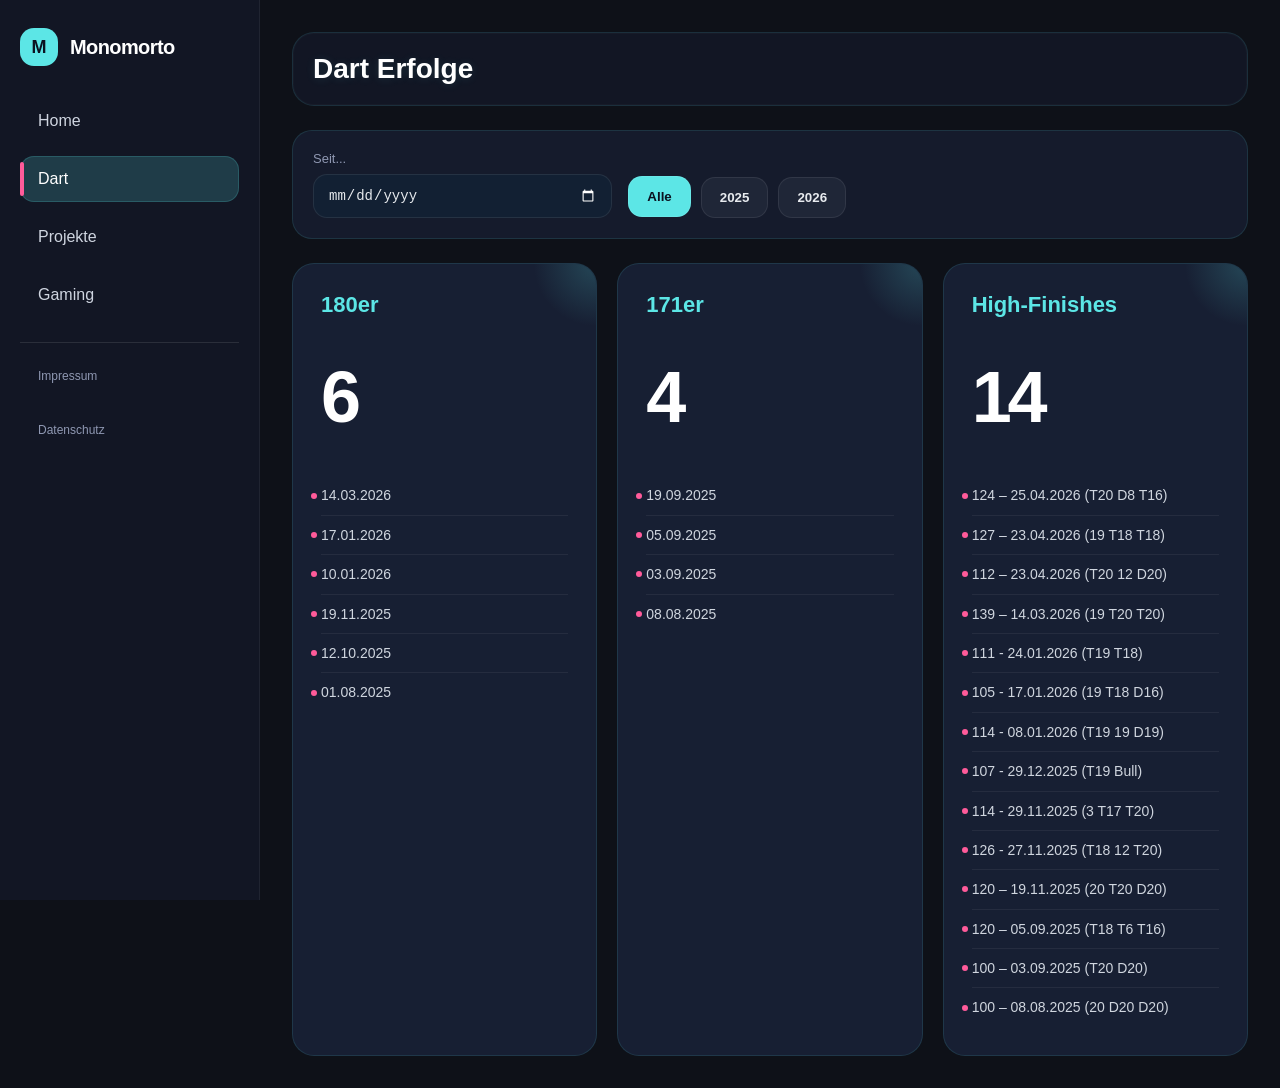
==== dart.html @ a6a060ae "Neuer Highfinish" ====
<!DOCTYPE html>
<html lang="de">
<head>
  <meta charset="UTF-8">
  <title>Dart Erfolge</title>
  <link rel="stylesheet" href="styles.css">
</head>
<body>
  <div class="app">
    <aside class="sidebar">
      <div class="brand">
        <span class="brand-blob">M</span>
        <div>
          <p class="brand-title">Monomorto</p>
        </div>
      </div>
      <ul class="sidebar-nav">
        <li><a href="index.html">Home</a></li>
        <li><a href="dart.html" class="active">Dart</a></li>
        <li><a href="projekte.html">Projekte</a></li>
        <li><a href="gaming.html">Gaming</a></li>
        <li style="margin-top: 24px; border-top: 1px solid rgba(255,255,255,0.1); padding-top: 12px;">
          <a href="impressum.html" style="font-size: 12px; color: #8f98b2;">Impressum</a>
        </li>
        <li>
          <a href="datenschutz.html" style="font-size: 12px; color: #8f98b2;">Datenschutz</a>
        </li>
      </ul>
    </aside>
    <main class="main">
      <div class="topbar">
        <h1>Dart Erfolge</h1>
      </div>
      <div class="filter-panel">
        <div class="filter-group">
          <label for="filterSince">Seit...</label>
          <input id="filterSince" class="filter-input" type="date">
        </div>
        <div class="filter-actions">
          <button type="button" class="filter-button" data-filter="all">Alle</button>
          <button type="button" class="filter-button" data-filter="2025">2025</button>
          <button type="button" class="filter-button" data-filter="2026">2026</button>
        </div>
      </div>
      <div class="grid">
        <div class="card">
          <h2>180er</h2>
          <p class="count">6</p>
          <ul class="entry-list">
            <li>14.03.2026</li>
            <li>17.01.2026</li>
            <li>10.01.2026</li>
            <li>19.11.2025</li>
            <li>12.10.2025</li>
            <li>01.08.2025</li>
          </ul>
        </div>
        <div class="card">
          <h2>171er</h2>
          <p class="count">4</p>
          <ul class="entry-list">
            <li>19.09.2025</li>
            <li>05.09.2025</li>
            <li>03.09.2025</li>
            <li>08.08.2025</li>
          </ul>
        </div>
        <div class="card">
          <h2>High-Finishes</h2>
          <p class="count">14</p>
          <ul class="entry-list">
            <li>124 – 25.04.2026 (T20 D8 T16)</li>
            <li>127 – 23.04.2026 (19 T18 T18)</li>
            <li>112 – 23.04.2026 (T20 12 D20)</li>
            <li>139 – 14.03.2026 (19 T20 T20)</li>
            <li>111 - 24.01.2026 (T19 T18)</li>
            <li>105 - 17.01.2026 (19 T18 D16)</li>
            <li>114 - 08.01.2026 (T19 19 D19)</li>
            <li>107 - 29.12.2025 (T19 Bull)</li>
            <li>114 - 29.11.2025 (3 T17 T20)</li>
            <li>126 - 27.11.2025 (T18 12 T20)</li>
            <li>120 – 19.11.2025 (20 T20 D20)</li>
            <li>120 – 05.09.2025 (T18 T6 T16)</li>
            <li>100 – 03.09.2025 (T20 D20)</li>
            <li>100 – 08.08.2025 (20 D20 D20)</li>
          </ul>
        </div>
      </div>
    </main>
  </div>
  <script>
    (function() {
      let activeYear = null;
      const sinceInput = document.getElementById('filterSince');
      const buttons = document.querySelectorAll('.filter-button');
      const cards = [...document.querySelectorAll('.card')];

      cards.forEach(card => {
        const total = card.querySelectorAll('.entry-list li').length;
        card.dataset.total = total;
      });

      function parseDate(text) {
        const match = text.match(/\b(\d{2})\.(\d{2})\.(\d{4})\b/);
        if (!match) return null;
        return new Date(Number(match[3]), Number(match[2]) - 1, Number(match[1]));
      }

      function setActiveButton(filterKey) {
        buttons.forEach(button => {
          button.classList.toggle('active', button.dataset.filter === filterKey);
        });
      }

      function applyFilter() {
        const sinceValue = sinceInput.value ? new Date(sinceInput.value) : null;

        cards.forEach(card => {
          const items = [...card.querySelectorAll('.entry-list li')];
          let visibleCount = 0;

          items.forEach(item => {
            const date = parseDate(item.textContent);
            let visible = true;
            if (date) {
              if (activeYear !== null) {
                visible = date.getFullYear() === activeYear;
              }
              if (visible && sinceValue) {
                visible = date >= sinceValue;
              }
            }
            item.style.display = visible ? 'block' : 'none';
            if (visible) visibleCount++;
          });

          const count = card.querySelector('.count');
          count.textContent = activeYear !== null || sinceValue ? visibleCount : card.dataset.total;
        });
      }

      buttons.forEach(button => {
        button.addEventListener('click', () => {
          const filter = button.dataset.filter;
          const isActive = button.classList.contains('active');

          if (isActive && filter !== 'all') {
            setActiveButton('all');
            activeYear = null;
            sinceInput.value = '';
            applyFilter();
            return;
          }

          setActiveButton(filter);
          if (filter === 'all') {
            activeYear = null;
            sinceInput.value = '';
          } else {
            activeYear = Number(filter);
            sinceInput.value = '';
          }

          applyFilter();
        });
      });

      sinceInput.addEventListener('change', () => {
        setActiveButton('');
        applyFilter();
      });

      setActiveButton('all');
      applyFilter();
    })();
  </script>
</body>
</html></content>
---- styles.css ----
:root {
  color-scheme: dark;
  font-family: 'Inter', 'Segoe UI', Tahoma, Geneva, Verdana, sans-serif;
  background: #0e1118;
  color: #e7eaee;
}
* {
  box-sizing: border-box;
}
html, body {
  margin: 0;
  min-height: 100vh;
}
body {
  background: #0e1118;
  color: #e7eaee;
}
a {
  color: #ff5b9a;
  text-decoration: none;
}
a:hover {
  text-decoration: underline;
}
.app {
  display: flex;
  min-height: 100vh;
}
.sidebar {
  width: 260px;
  padding: 28px 20px;
  background: #121624;
  border-right: 1px solid rgba(255,255,255,0.06);
  position: fixed;
  height: 100vh;
  overflow-y: auto;
}
.brand {
  display: flex;
  align-items: center;
  gap: 12px;
  margin-bottom: 32px;
}
.brand-blob {
  width: 38px;
  height: 38px;
  border-radius: 14px;
  background: #5ce6e6;
  background-image: none;
  display: inline-flex;
  align-items: center;
  justify-content: center;
  color: #0b1220;
  font-weight: 700;
  font-size: 18px;
}
.brand-title {
  font-size: 20px;
  font-weight: 700;
  letter-spacing: -0.03em;
  margin: 0;
  color: #ffffff;
}
.sidebar-nav {
  list-style: none;
  padding: 0;
  margin: 0;
}
.sidebar-nav li {
  margin-bottom: 12px;
}
.sidebar-nav a {
  display: block;
  color: #cfd5e0;
  text-decoration: none;
  padding: 14px 18px;
  border-radius: 14px;
  transition: background 0.2s ease, color 0.2s ease, transform 0.2s ease;
  font-weight: 500;
  position: relative;
}
.sidebar-nav a.meta-link {
  font-size: 12px;
  color: #8f98b2;
  padding: 10px 14px;
}
.sidebar-nav a.meta-link:hover {
  background: rgba(92, 230, 230, 0.08);
  color: #ffffff;
}
.sidebar-nav a:hover {
  background: rgba(92, 230, 230, 0.12);
  color: #ffffff;
  transform: translateX(2px);
}
.sidebar-nav a.active {
  background: rgba(92,230,230,0.18);
  color: #ffffff;
  box-shadow: inset 0 0 0 1px rgba(92,230,230,0.18);
}
.sidebar-nav a.active::before {
  content: '';
  position: absolute;
  left: 0;
  top: 6px;
  bottom: 6px;
  width: 4px;
  border-radius: 4px;
  background: #ff5b9a;
}
.main {
  flex: 1;
  padding: 32px;
  margin-left: 260px;
}
.section {
  max-width: 760px;
  margin: 0 auto;
  background: rgba(22, 29, 45, 0.96);
  border: 1px solid rgba(92,230,230,0.12);
  border-radius: 24px;
  padding: 32px;
}
h1 {
  margin: 0 0 24px;
  font-size: 32px;
  color: #ffffff;
}
h2, h3 {
  margin: 0 0 18px;
  color: #5ce6e6;
}
h2 {
  font-size: 24px;
}
h3 {
  font-size: 20px;
}
p {
  margin: 0 0 20px;
  color: #d0d6df;
  line-height: 1.7;
}
.button {
  display: inline-flex;
  align-items: center;
  justify-content: center;
  padding: 14px 20px;
  background: #5ce6e6;
  background-image: none;
  color: #0b1220;
  text-decoration: none;
  border-radius: 14px;
  font-weight: 700;
  transition: transform 0.2s ease, opacity 0.2s ease;
}
.button:hover {
  transform: translateY(-2px);
  opacity: 0.95;
}
.youtube-preview {
  position: relative;
  width: 100%;
  padding-top: 56.25%;
  margin: 20px 0 16px;
  border-radius: 18px;
  overflow: hidden;
  border: 1px solid rgba(255,255,255,0.08);
  background: #0a0f1a;
}
.youtube-preview iframe {
  position: absolute;
  top: 0;
  left: 0;
  width: 100%;
  height: 100%;
  border: 0;
}
.section > div + div {
  margin-top: 60px;
}
.youtube-preview {
  display: none;
}
.topbar {
  display: flex;
  justify-content: space-between;
  align-items: center;
  gap: 12px;
  margin-bottom: 24px;
  padding: 20px;
  background: #121624;
  border: 1px solid rgba(92,230,230,0.12);
  border-radius: 22px;
  box-shadow: inset 0 0 0 1px rgba(255,255,255,0.02);
}
.topbar h1 {
  margin: 0;
  font-size: 28px;
  font-weight: 700;
  color: #ffffff;
  text-shadow: 0 1px 10px rgba(92,230,230,0.12);
}
.topbar a {
  display: inline-flex;
  align-items: center;
  justify-content: center;
  padding: 12px 18px;
  background: #1f2637;
  color: #e7eaee;
  text-decoration: none;
  border-radius: 14px;
  border: 1px solid rgba(255,255,255,0.08);
  transition: background 0.2s ease;
  font-weight: 600;
}
.topbar a:hover {
  background: #2f3851;
}
.grid {
  display: grid;
  grid-template-columns: repeat(auto-fit, minmax(240px, 1fr));
  gap: 20px;
}
.card {
  background: #171f33;
  border: 1px solid rgba(92,230,230,0.12);
  border-radius: 22px;
  padding: 28px;
  position: relative;
  overflow: hidden;
}
.card::after {
  content: '';
  position: absolute;
  top: 0;
  right: 0;
  width: 80px;
  height: 80px;
  background: radial-gradient(circle at top right, rgba(92,230,230,0.20), transparent 55%);
  pointer-events: none;
}
.card h2 {
  margin: 0 0 18px;
  font-size: 22px;
  color: #5ce6e6;
  font-weight: 700;
  position: relative;
  z-index: 1;
}
.card .count {
  font-size: 72px;
  font-weight: 800;
  margin: 0;
  color: #ffffff;
  letter-spacing: -0.06em;
}
.card small {
  color: #8f98b2;
  display: block;
  margin-top: 10px;
  font-size: 12px;
}
.entry-list {
  list-style: none;
  padding: 0;
  margin: 18px 0 0;
}
.entry-list li {
  color: #d0d6df;
  padding: 8px 0;
  border-bottom: 1px solid rgba(255,255,255,0.06);
  font-size: 14px;
  line-height: 1.6;
  position: relative;
}
.entry-list li:last-child {
  border-bottom: none;
}
.entry-list li::before {
  content: '';
  position: absolute;
  left: -10px;
  top: 50%;
  transform: translateY(-50%);
  width: 6px;
  height: 6px;
  border-radius: 50%;
  background: #ff5b9a;
}
.filter-panel {
  display: flex;
  flex-wrap: wrap;
  gap: 16px;
  align-items: flex-end;
  margin-bottom: 24px;
  padding: 20px;
  background: rgba(22, 29, 45, 0.96);
  border: 1px solid rgba(92,230,230,0.12);
  border-radius: 20px;
}
.filter-group {
  display: flex;
  flex-direction: column;
  min-width: 180px;
  flex: 1;
}
.filter-group label {
  font-size: 13px;
  color: #8f98b2;
  margin-bottom: 8px;
}
.filter-input {
  width: 100%;
  padding: 12px 14px;
  border-radius: 14px;
  border: 1px solid rgba(255,255,255,0.08);
  background: #122033;
  color: #e7eaee;
  font-size: 14px;
}
.filter-actions {
  display: flex;
  flex-wrap: wrap;
  gap: 10px;
  flex: 2;
}
.filter-button {
  padding: 12px 18px;
  border-radius: 14px;
  border: 1px solid rgba(255,255,255,0.08);
  background: #1f2637;
  color: #e7eaee;
  font-weight: 600;
  cursor: pointer;
  transition: transform 0.2s ease, background 0.2s ease;
}
.filter-button:hover,
.filter-button.active {
  background: #5ce6e6;
  color: #0b1220;
  transform: translateY(-1px);
}
.tab-content {
  margin-top: 28px;
}
.section-title {
  margin: 0 0 18px;
  color: #ff5b9a;
  font-size: 24px;
  letter-spacing: -0.02em;
}
.steam-account,
.top-games {
  padding: 22px;
  border-radius: 18px;
  background: rgba(255,255,255,0.03);
  border: 1px solid rgba(92,230,230,0.08);
  margin-bottom: 20px;
}
.steam-account p,
.top-games p {
  margin: 0.35rem 0;
  color: #d0d6df;
}
.steam-account strong {
  color: #5ce6e6;
}
.top-games ul {
  list-style: none;
  margin: 16px 0 0;
  padding: 0;
  display: grid;
  gap: 12px;
}
.top-games li {
  display: grid;
  grid-template-columns: minmax(0, 1fr) auto;
  align-items: center;
  gap: 14px;
  padding: 14px 16px;
  border-radius: 14px;
  background: rgba(255,255,255,0.04);
  border: 1px solid rgba(255,255,255,0.08);
}
.game-info {
  display: flex;
  align-items: center;
  gap: 12px;
  color: #e7eaee;
  font-weight: 500;
}
.game-info img {
  width: 24px;
  height: 24px;
  border-radius: 6px;
  object-fit: cover;
}
.game-info a {
  color: #ff5b9a;
  text-decoration: none;
}
.game-info a:hover {
  text-decoration: underline;
}
.playtime {
  color: #d0d6df;
  font-size: 0.95rem;
  white-space: nowrap;
}

/* Mobile Optimierung */
@media (max-width: 1024px) {
  .app {
    display: block;
  }
  
  .sidebar {
    width: 100%;
    max-width: 100%;
    min-width: 0;
    height: auto !important;
    position: relative !important;
    left: auto !important;
    right: auto !important;
    padding: 8px 12px;
    border-right: none;
    border-bottom: 1px solid rgba(255,255,255,0.06);
    overflow: visible;
    box-sizing: border-box;
  }
  
  .brand {
    margin-bottom: 8px;
  }
  
  .brand-title {
    font-size: 14px;
  }
  
  .brand-blob {
    width: 28px;
    height: 28px;
    font-size: 14px;
  }
  
  .sidebar-nav {
    display: block;
    min-width: 0;
  }
  
  .sidebar-nav li {
    margin-bottom: 8px;
  }
  
  .sidebar-nav a {
    display: block;
    width: 100%;
    box-sizing: border-box;
    padding: 10px 12px;
    font-size: 13px;
    border-radius: 10px;
    white-space: normal;
  }
  
  .main {
    margin-left: 0 !important;
    padding: 16px;
    flex: 1;
    width: 100%;
    min-width: 0;
  }
  
  .section {
    padding: 16px;
    margin: 0;
    max-width: 100%;
  }
  
  .topbar {
    flex-direction: column;
    align-items: flex-start;
    padding: 16px;
  }
  
  .topbar h1 {
    font-size: 22px;
  }
  
  .grid {
    grid-template-columns: 1fr;
  }
  
  .filter-panel {
    flex-direction: column;
    padding: 16px;
    gap: 12px;
  }
  
  .filter-group {
    min-width: auto;
  }
  
  .filter-actions {
    flex-direction: column;
    gap: 10px;
  }
  
  .filter-button {
    width: 100%;
  }
  
  .card {
    padding: 20px;
  }
  
  .card h2 {
    font-size: 18px;
  }
  
  .card .count {
    font-size: 48px;
  }
  
  .entry-list li {
    font-size: 13px;
    padding: 6px 0;
  }
  
  h1 {
    font-size: 24px;
  }
  
  h2 {
    font-size: 20px;
  }
  
  h3 {
    font-size: 18px;
  }
  
  .button {
    padding: 12px 16px;
    font-size: 14px;
    width: 100%;
    text-align: center;
  }
  
  .steam-account,
  .top-games {
    padding: 16px;
  }
  
  .top-games li {
    flex-direction: column;
    align-items: flex-start;
    gap: 10px;
  }
  
  .playtime {
    width: 100%;
    text-align: left;
  }
}

@media (max-width: 680px) {
  .sidebar-nav a {
    padding: 10px 14px;
    font-size: 13px;
  }
  
  .topbar {
    padding: 14px;
  }
  
  .main {
    padding: 12px;
  }
  
  .section {
    padding: 14px;
  }
}
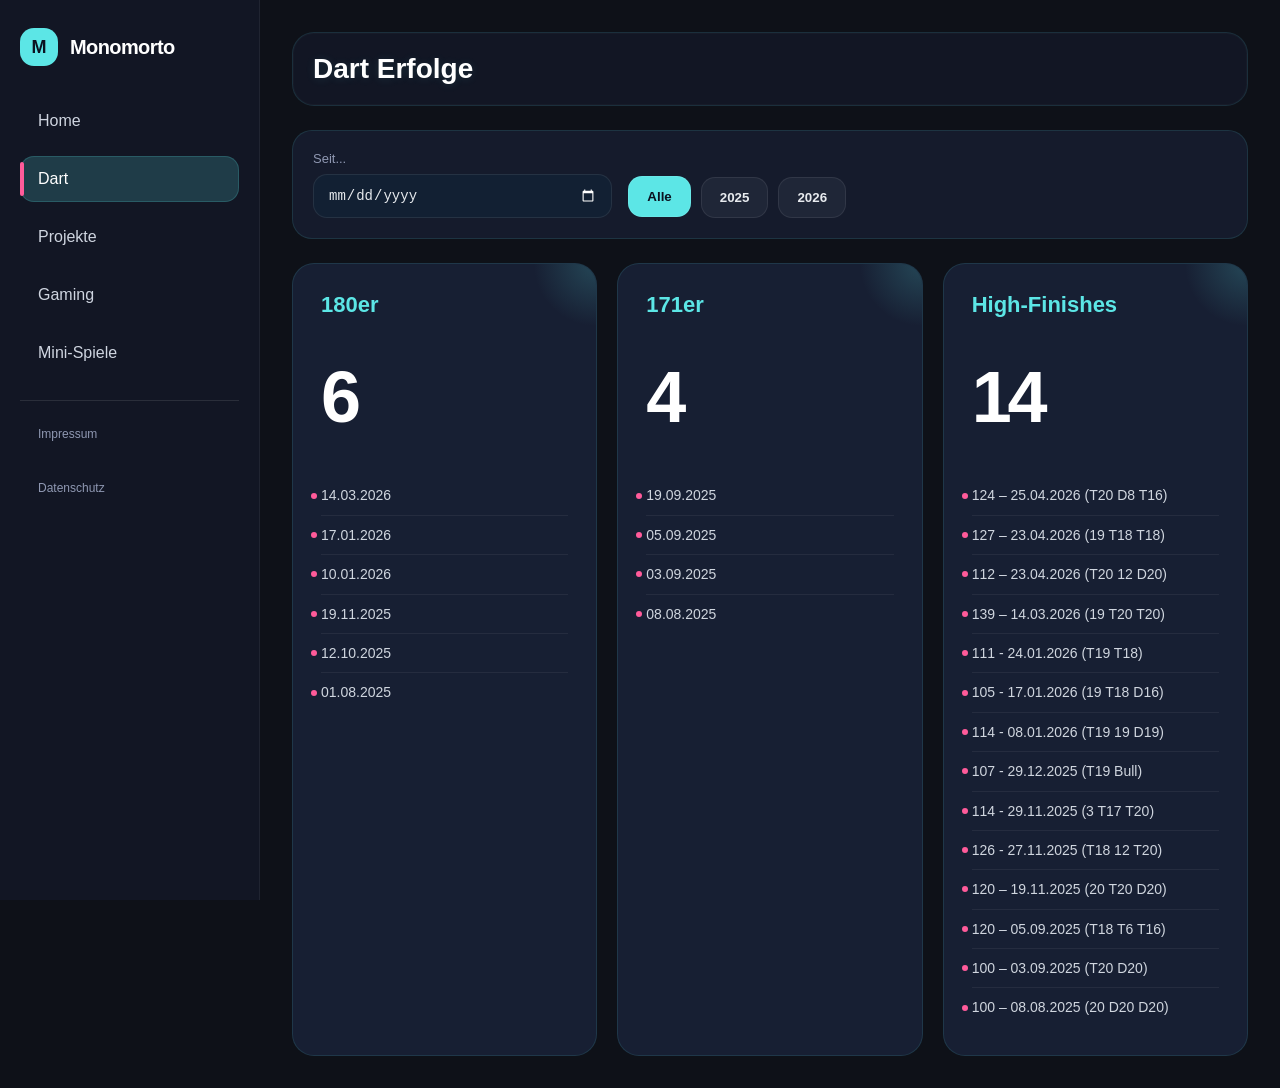
==== commit 37f3f1f9: "minispiele+wordle hinzugefügt" ====
--- a/dart.html
+++ b/dart.html
@@ -19,6 +19,7 @@
         <li><a href="dart.html" class="active">Dart</a></li>
         <li><a href="projekte.html">Projekte</a></li>
         <li><a href="gaming.html">Gaming</a></li>
+        <li><a href="minispiele.html">Mini-Spiele</a></li>
         <li style="margin-top: 24px; border-top: 1px solid rgba(255,255,255,0.1); padding-top: 12px;">
           <a href="impressum.html" style="font-size: 12px; color: #8f98b2;">Impressum</a>
         </li>
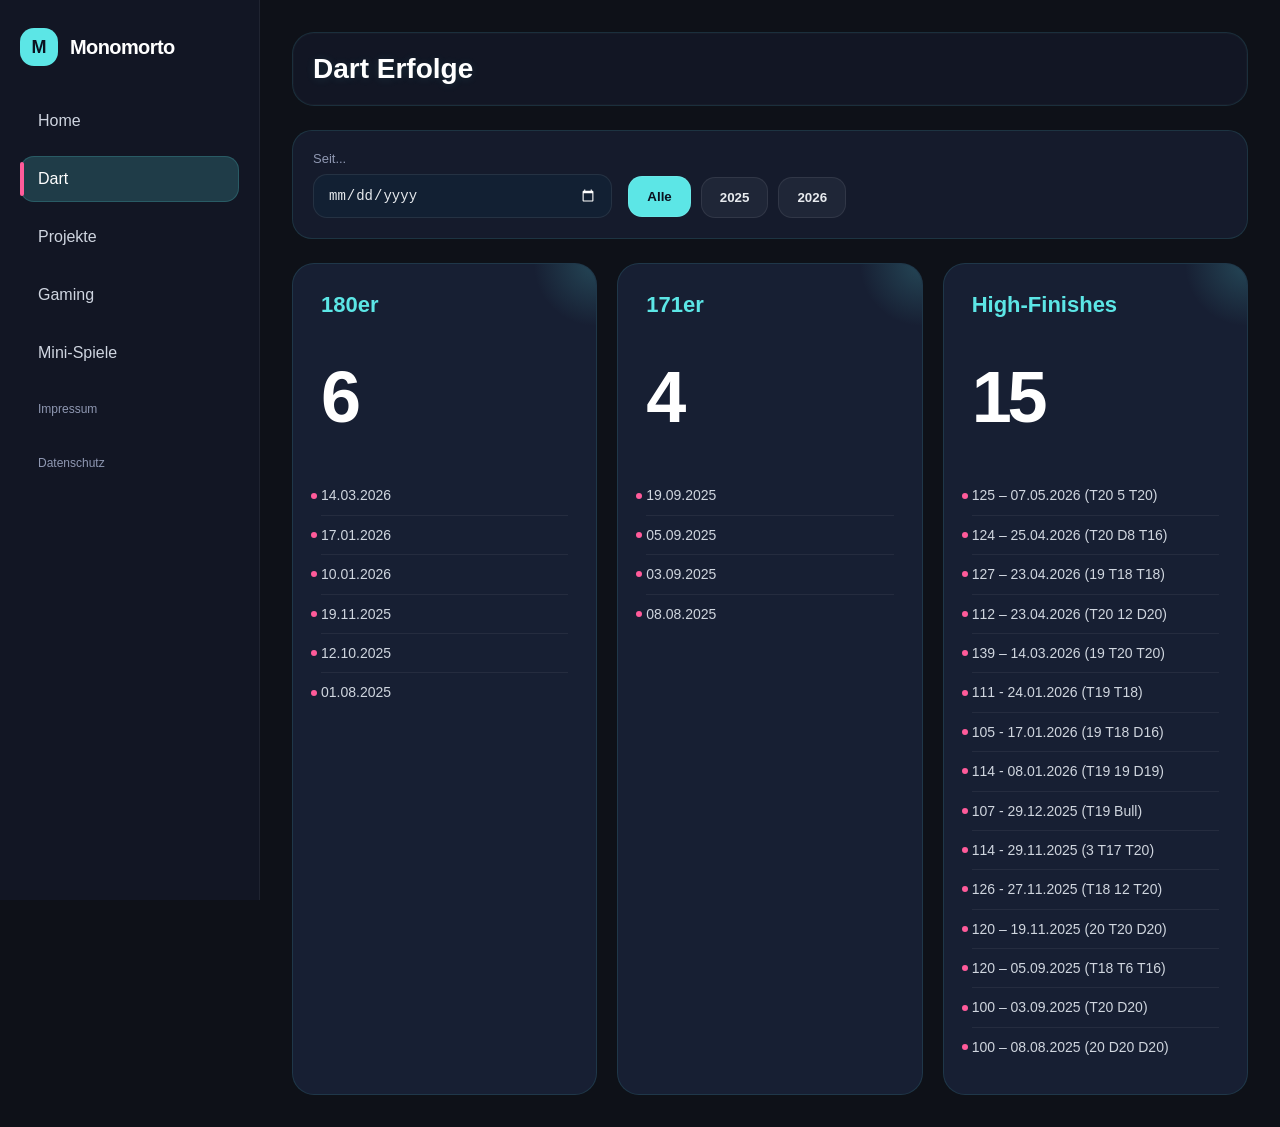
==== commit 63d288ee: "Neuer HF" ====
--- a/dart.html
+++ b/dart.html
@@ -2,11 +2,130 @@
 <html lang="de">
 <head>
   <meta charset="UTF-8">
+  <meta name="viewport" content="width=device-width, initial-scale=1.0">
+  <meta name="robots" content="noindex, nofollow">
+  <link rel="icon" type="image/png" href="images/output-onlinepngtools.png">
   <title>Dart Erfolge</title>
   <link rel="stylesheet" href="styles.css">
+
+  <style>
+    /* ===== MOBILE FIX ===== */
+    @media (max-width: 768px) {
+
+      .app {
+        display: flex;
+        flex-direction: column;
+      }
+
+      /* ===== HEADER / SIDEBAR ===== */
+      .sidebar {
+        width: 100%;
+        padding: 12px 16px;
+        display: flex;
+        flex-direction: column;
+        align-items: flex-start;
+      }
+
+      .brand {
+        display: flex;
+        align-items: center;
+        gap: 10px;
+        margin-bottom: 10px;
+      }
+
+      .brand-title {
+        font-size: 16px;
+      }
+
+      .sidebar-nav {
+        display: flex;
+        flex-wrap: wrap;
+        gap: 8px;
+        width: 100%;
+      }
+
+      .sidebar-nav li {
+        margin: 0;
+      }
+
+      .sidebar-nav a {
+        font-size: 13px;
+        padding: 6px 10px;
+      }
+
+      /* Impressum / Datenschutz */
+      .sidebar-nav li:last-child,
+      .sidebar-nav li:nth-last-child(2) {
+        width: 100%;
+        margin-top: 4px;
+      }
+
+      /* ===== MAIN ===== */
+      .main {
+        padding: 12px;
+      }
+
+      .topbar h1 {
+        font-size: 20px;
+      }
+
+      /* ===== FILTER ===== */
+      .filter-panel {
+        display: flex;
+        flex-direction: column;
+        gap: 12px;
+      }
+
+      .filter-group {
+        width: 100%;
+      }
+
+      .filter-input {
+        width: 100%;
+      }
+
+      .filter-actions {
+        display: flex;
+        gap: 8px;
+        width: 100%;
+      }
+
+      .filter-button {
+        flex: 1;
+        text-align: center;
+      }
+
+      /* ===== GRID ===== */
+      .grid {
+        display: flex;
+        flex-direction: column;
+        gap: 12px;
+      }
+
+      /* ===== CARDS ===== */
+      .card {
+        width: 100%;
+        padding: 16px;
+      }
+
+      .card h2 {
+        font-size: 18px;
+      }
+
+      .count {
+        font-size: 28px;
+      }
+
+      .entry-list li {
+        font-size: 14px;
+      }
+    }
+  </style>
 </head>
+
 <body>
   <div class="app">
+
     <aside class="sidebar">
       <div class="brand">
         <span class="brand-blob">M</span>
@@ -14,13 +133,15 @@
           <p class="brand-title">Monomorto</p>
         </div>
       </div>
+
       <ul class="sidebar-nav">
         <li><a href="index.html">Home</a></li>
         <li><a href="dart.html" class="active">Dart</a></li>
         <li><a href="projekte.html">Projekte</a></li>
         <li><a href="gaming.html">Gaming</a></li>
         <li><a href="minispiele.html">Mini-Spiele</a></li>
-        <li style="margin-top: 24px; border-top: 1px solid rgba(255,255,255,0.1); padding-top: 12px;">
+
+        <li style="margin-top: 12px;">
           <a href="impressum.html" style="font-size: 12px; color: #8f98b2;">Impressum</a>
         </li>
         <li>
@@ -28,22 +149,27 @@
         </li>
       </ul>
     </aside>
+
     <main class="main">
       <div class="topbar">
         <h1>Dart Erfolge</h1>
       </div>
+
       <div class="filter-panel">
         <div class="filter-group">
           <label for="filterSince">Seit...</label>
           <input id="filterSince" class="filter-input" type="date">
         </div>
+
         <div class="filter-actions">
           <button type="button" class="filter-button" data-filter="all">Alle</button>
           <button type="button" class="filter-button" data-filter="2025">2025</button>
           <button type="button" class="filter-button" data-filter="2026">2026</button>
         </div>
       </div>
+
       <div class="grid">
+
         <div class="card">
           <h2>180er</h2>
           <p class="count">6</p>
@@ -56,6 +182,7 @@
             <li>01.08.2025</li>
           </ul>
         </div>
+
         <div class="card">
           <h2>171er</h2>
           <p class="count">4</p>
@@ -66,10 +193,12 @@
             <li>08.08.2025</li>
           </ul>
         </div>
+
         <div class="card">
           <h2>High-Finishes</h2>
           <p class="count">14</p>
           <ul class="entry-list">
+            <li>125 – 07.05.2026 (T20 5 T20)</li>
             <li>124 – 25.04.2026 (T20 D8 T16)</li>
             <li>127 – 23.04.2026 (19 T18 T18)</li>
             <li>112 – 23.04.2026 (T20 12 D20)</li>
@@ -86,9 +215,11 @@
             <li>100 – 08.08.2025 (20 D20 D20)</li>
           </ul>
         </div>
+
       </div>
     </main>
   </div>
+
   <script>
     (function() {
       let activeYear = null;
@@ -123,6 +254,7 @@
           items.forEach(item => {
             const date = parseDate(item.textContent);
             let visible = true;
+
             if (date) {
               if (activeYear !== null) {
                 visible = date.getFullYear() === activeYear;
@@ -131,6 +263,7 @@
                 visible = date >= sinceValue;
               }
             }
+
             item.style.display = visible ? 'block' : 'none';
             if (visible) visibleCount++;
           });
@@ -143,17 +276,9 @@
       buttons.forEach(button => {
         button.addEventListener('click', () => {
           const filter = button.dataset.filter;
-          const isActive = button.classList.contains('active');
-
-          if (isActive && filter !== 'all') {
-            setActiveButton('all');
-            activeYear = null;
-            sinceInput.value = '';
-            applyFilter();
-            return;
-          }
 
           setActiveButton(filter);
+
           if (filter === 'all') {
             activeYear = null;
             sinceInput.value = '';
@@ -176,4 +301,4 @@
     })();
   </script>
 </body>
-</html></content>
+</html>
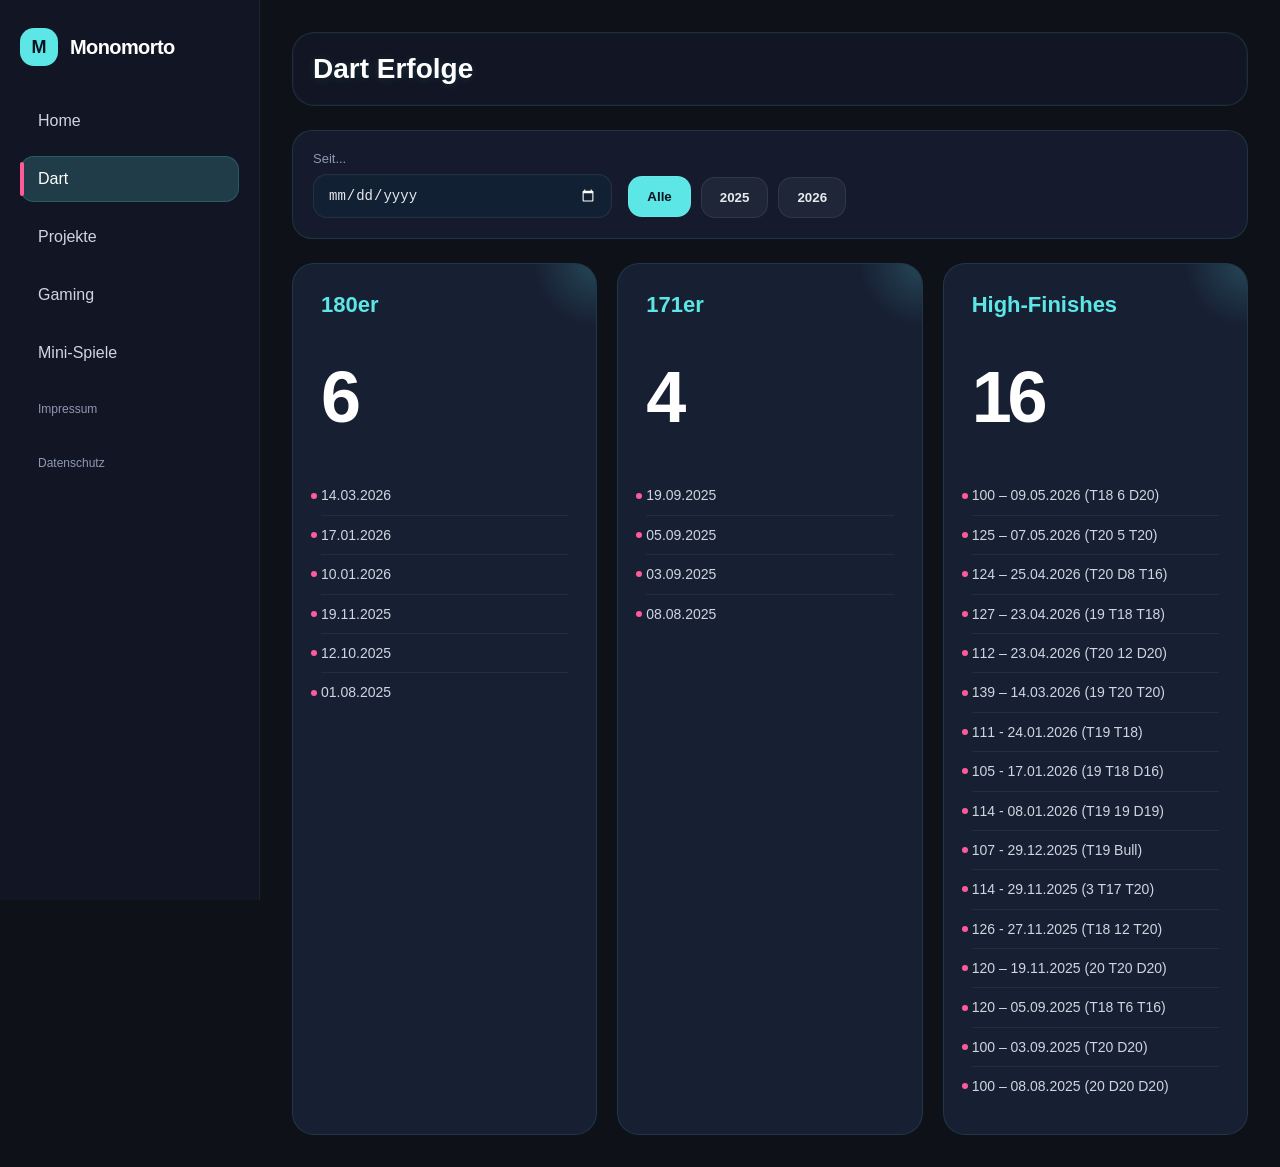
==== commit 8727d278: "Neuer HF" ====
--- a/dart.html
+++ b/dart.html
@@ -196,8 +196,9 @@
 
         <div class="card">
           <h2>High-Finishes</h2>
-          <p class="count">14</p>
+          <p class="count">16</p>
           <ul class="entry-list">
+            <li>100 – 09.05.2026 (T18 6 D20)</li>
             <li>125 – 07.05.2026 (T20 5 T20)</li>
             <li>124 – 25.04.2026 (T20 D8 T16)</li>
             <li>127 – 23.04.2026 (19 T18 T18)</li>
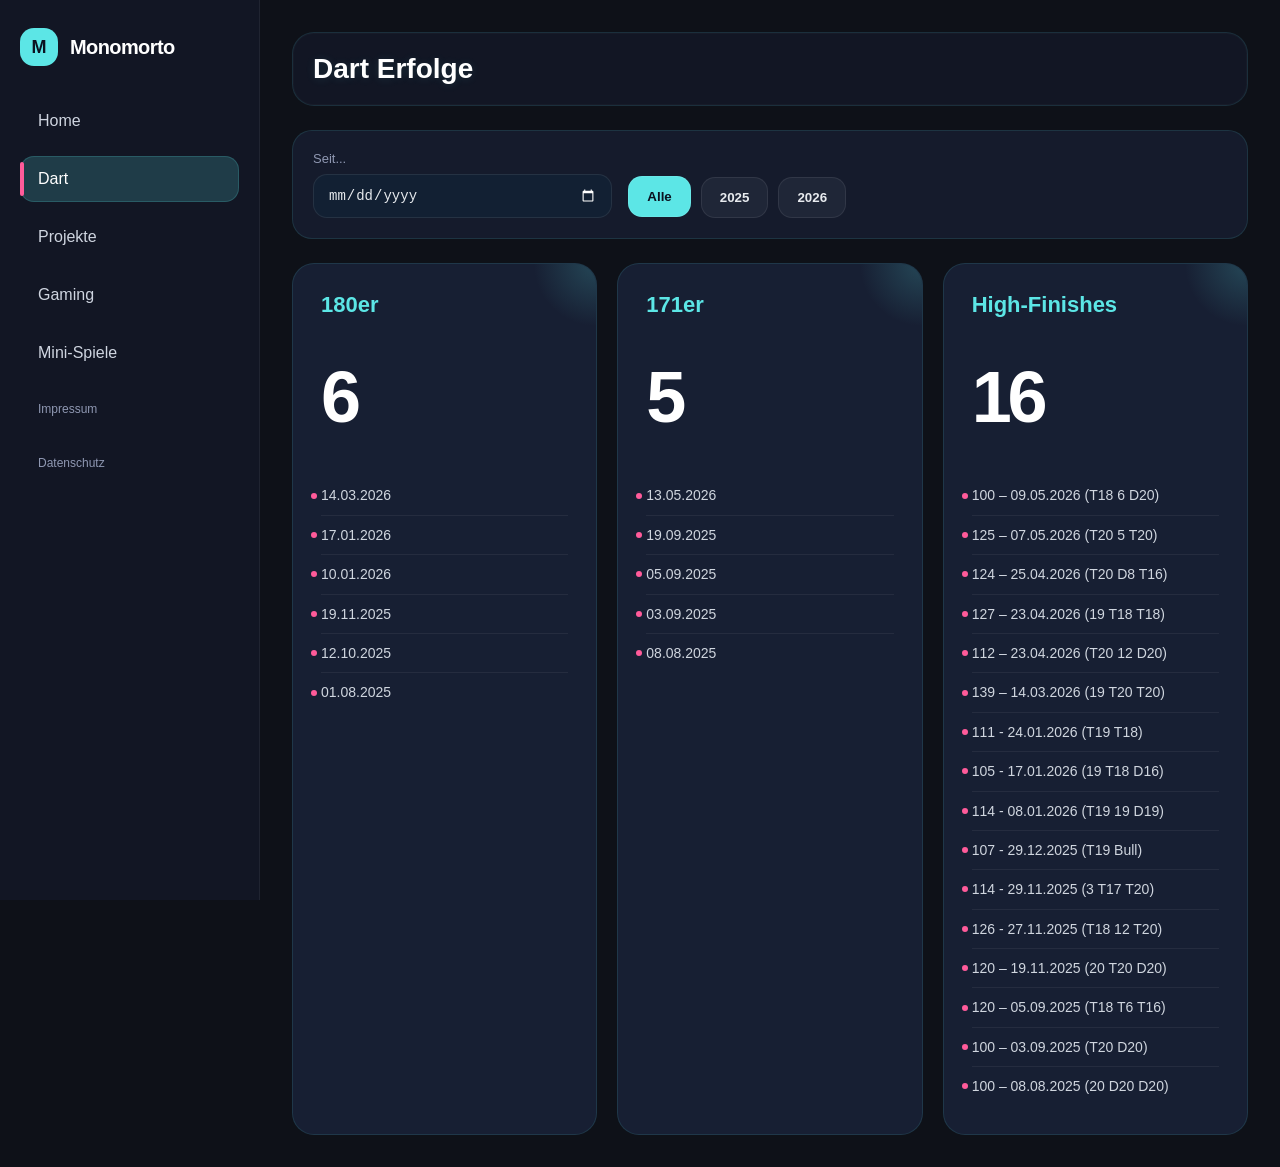
==== commit 29938c09: "neue 171" ====
--- a/dart.html
+++ b/dart.html
@@ -185,8 +185,9 @@
 
         <div class="card">
           <h2>171er</h2>
-          <p class="count">4</p>
+          <p class="count">5</p>
           <ul class="entry-list">
+            <li>13.05.2026</li>
             <li>19.09.2025</li>
             <li>05.09.2025</li>
             <li>03.09.2025</li>
